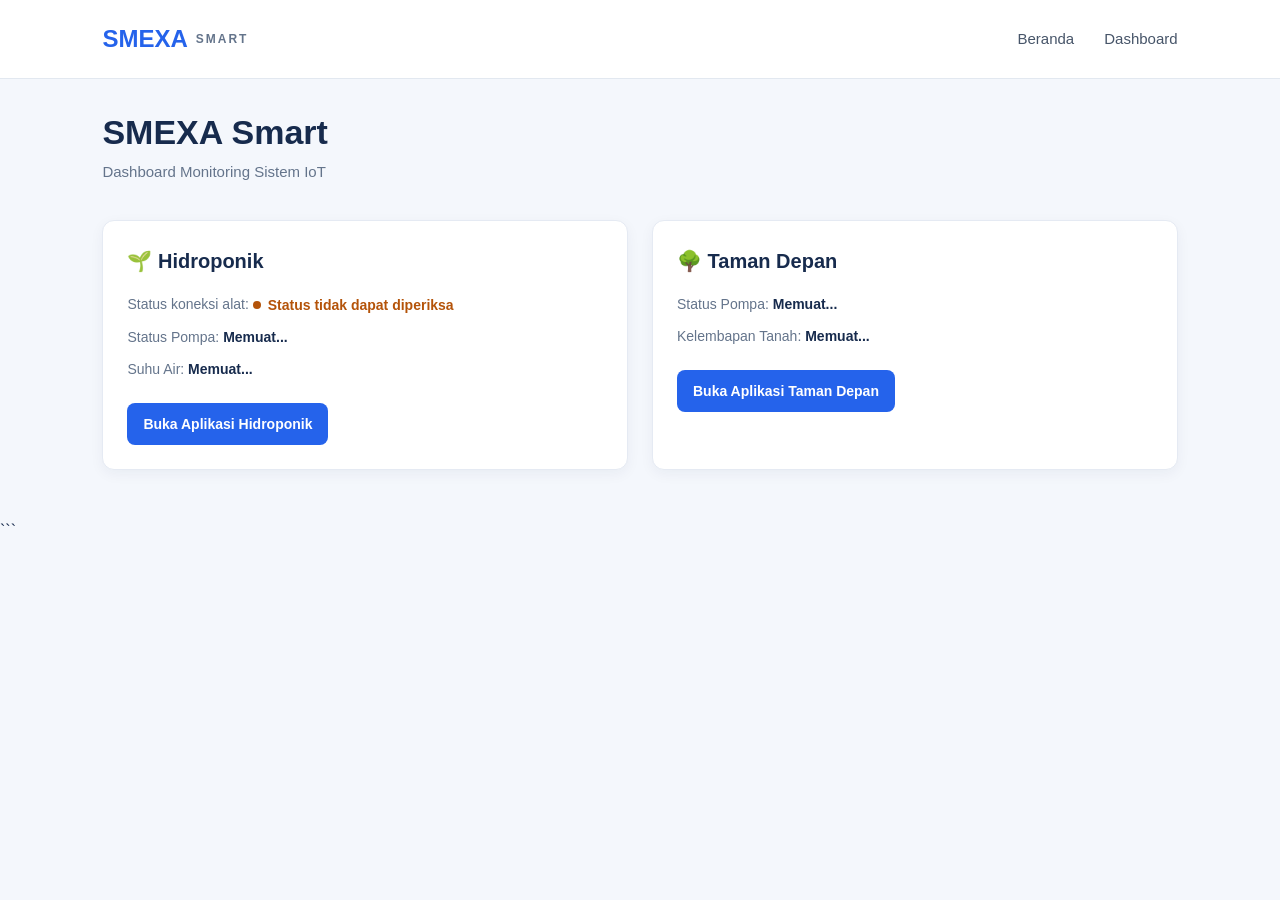
==== frontend/dashboard/index.html @ 9014a5a7 "menambahkan semua file" ====
<!DOCTYPE html>
<html lang="id">
<head>
    <meta charset="UTF-8">
    <meta name="viewport" content="width=device-width, initial-scale=1.0">
    <link rel="stylesheet" href="style.css">
    <script src="script.js" defer></script>
    <title>Dashboard | SMEXA Smart</title>
</head>
<body>

    <!-- Navbar -->
    <header class="navbar">
        <a href="../landing/index.html" class="logo">
            <span>SMEXA</span>
            <span class="logo-smart">SMART</span>
        </a>

        <nav class="nav-menu" aria-label="Navigasi utama">
            <a href="../landing/index.html">Beranda</a>
            <a href="index.html">Dashboard</a>
        </nav>
    </header>

    <!-- Header -->
    <header>
        <h1>SMEXA Smart</h1>
        <p>Dashboard Monitoring Sistem IoT</p>
    </header>

    <!-- Konten utama -->
    <main>

        <!-- Informasi Hidroponik -->
        <section>
            <h2>🌱 Hidroponik</h2>
            <p>Status koneksi alat: <span id="status-koneksi-hidroponik" class="connection-status is-checking" role="status" aria-live="polite">Memeriksa...</span></p>
            <p>Status Pompa: <span id="status-hidroponik">Memuat...</span></p>
            <p>Suhu Air: <span id="suhu-air">Memuat...</span></p>

            <a href="../apps/Hidroponik/index.html">
                Buka Aplikasi Hidroponik
            </a>
        </section>

        <!-- Informasi Taman Depan -->
        <section>
            <h2>🌳 Taman Depan</h2>
            <p>Status Pompa: <span id="status-taman">Memuat...</span></p>
            <p>Kelembapan Tanah: <span id="kelembapan-tanah">Memuat...</span></p>

            <a href="../apps/taman-depan/index.html">
                Buka Aplikasi Taman Depan
            </a>
        </section>

    </main>

</body>
</html>
```
---- frontend/dashboard/style.css ----
/* =========================
   1. RESET & DASAR
========================= */

* {
    margin: 0;
    padding: 0;
    box-sizing: border-box;
}

html {
    scroll-behavior: smooth;
}

body {
    font-family: "Segoe UI", Arial, sans-serif;
    background: #f4f7fc;
    color: #172b4d;
    line-height: 1.6;
    min-height: 100vh;
}

body > header:not(.navbar) {
    padding: 32px 8% 12px;
}

body > header:not(.navbar) h1 {
    color: #172b4d;
    font-size: clamp(26px, 4vw, 34px);
    line-height: 1.25;
    margin-bottom: 6px;
}

body > header:not(.navbar) p {
    color: #64748b;
    font-size: 15px;
}

body > main {
    display: grid;
    grid-template-columns: repeat(2, minmax(0, 1fr));
    gap: 24px;
    width: 84%;
    max-width: 1200px;
    margin: 0 auto;
    padding: 24px 0 48px;
}

body > main > section {
    padding: 24px;
    background: #ffffff;
    border: 1px solid #e5eaf3;
    border-radius: 12px;
    box-shadow: 0 4px 14px rgba(23, 43, 77, 0.05);
}

body > main > section h2 {
    margin-bottom: 16px;
    color: #172b4d;
    font-size: 20px;
}

body > main > section p {
    margin-bottom: 10px;
    color: #64748b;
    font-size: 14px;
}

body > main > section span {
    color: #172b4d;
    font-weight: 600;
}

.connection-status {
    display: inline-flex;
    align-items: center;
    gap: 7px;
    font-weight: 700;
}

.connection-status::before {
    content: "";
    width: 8px;
    height: 8px;
    border-radius: 50%;
    background-color: currentColor;
}

.connection-status.is-checking {
    color: #64748b;
}

.connection-status.is-connected {
    color: #15803d;
}

.connection-status.is-disconnected {
    color: #dc2626;
}

.connection-status.is-error {
    color: #b45309;
}

body > main > section a {
    display: inline-block;
    margin-top: 12px;
    padding: 10px 16px;
    border-radius: 8px;
    background: #2563eb;
    color: #ffffff;
    font-size: 14px;
    font-weight: 600;
    text-decoration: none;
    transition: background-color 0.2s ease;
}

body > main > section a:hover {
    background: #1d4ed8;
}

@media (max-width: 640px) {
    body > header:not(.navbar) {
        padding: 28px 6% 8px;
    }

    body > main {
        grid-template-columns: 1fr;
        gap: 16px;
        width: 88%;
        padding: 20px 0 36px;
    }

    body > main > section {
        padding: 20px;
    }
}

/* =========================
   2. NAVBAR
========================= */

.navbar {
    display: flex;
    justify-content: space-between;
    align-items: center;
    padding: 20px 8%;
    background-color: #ffffff;
    border-bottom: 1px solid #e2e8f0;
}

.logo {
    display: flex;
    align-items: center;
    gap: 8px;
    font-size: 24px;
    font-weight: bold;
    text-decoration: none;
    color: #2563eb;
}

.logo-smart {
    font-size: 12px;
    letter-spacing: 2px;
    color: #64748b;
}

.nav-menu {
    display: flex;
    align-items: center;
    gap: 30px;
}

.nav-menu a {
    text-decoration: none;
    color: #475569;
    font-size: 15px;
    transition: color 0.3s;
}

.nav-menu a:hover,
.nav-menu a.active {
    color: #2563eb;
}

@media (max-width: 768px) {
    .navbar {
        padding: 18px 5%;
        flex-wrap: wrap;
        gap: 18px;
    }

    .logo {
        font-size: 21px;
    }

    .nav-menu {
        order: 3;
        width: 100%;
        justify-content: center;
        flex-wrap: wrap;
        gap: 20px;
    }
}

@media (max-width: 480px) {
    .nav-menu {
        gap: 14px;
    }

    .nav-menu a {
        font-size: 13px;
    }
}

/* =========================
   3. KONTEN UTAMA
========================= */

.container {
    width: 86%;
    max-width: 1200px;
    margin: 0 auto;
    padding: 45px 0;
}

/* =========================
   4. JUDUL DASHBOARD
========================= */

.welcome {
    margin-bottom: 32px;
}

.label {
    color: #2563eb;
    font-size: 12px;
    font-weight: 800;
    letter-spacing: 2px;
    margin-bottom: 10px;
}

.welcome h1 {
    color: #172b4d;
    font-size: clamp(28px, 4vw, 38px);
    line-height: 1.25;
    margin-bottom: 12px;
}

.welcome > p:last-child {
    color: #64748b;
    font-size: 15px;
}

/* =========================
   5. KARTU SISTEM
========================= */

.system-card {
    background: #ffffff;
    border: 1px solid #e5eaf3;
    border-radius: 12px;
    padding: 24px;
}
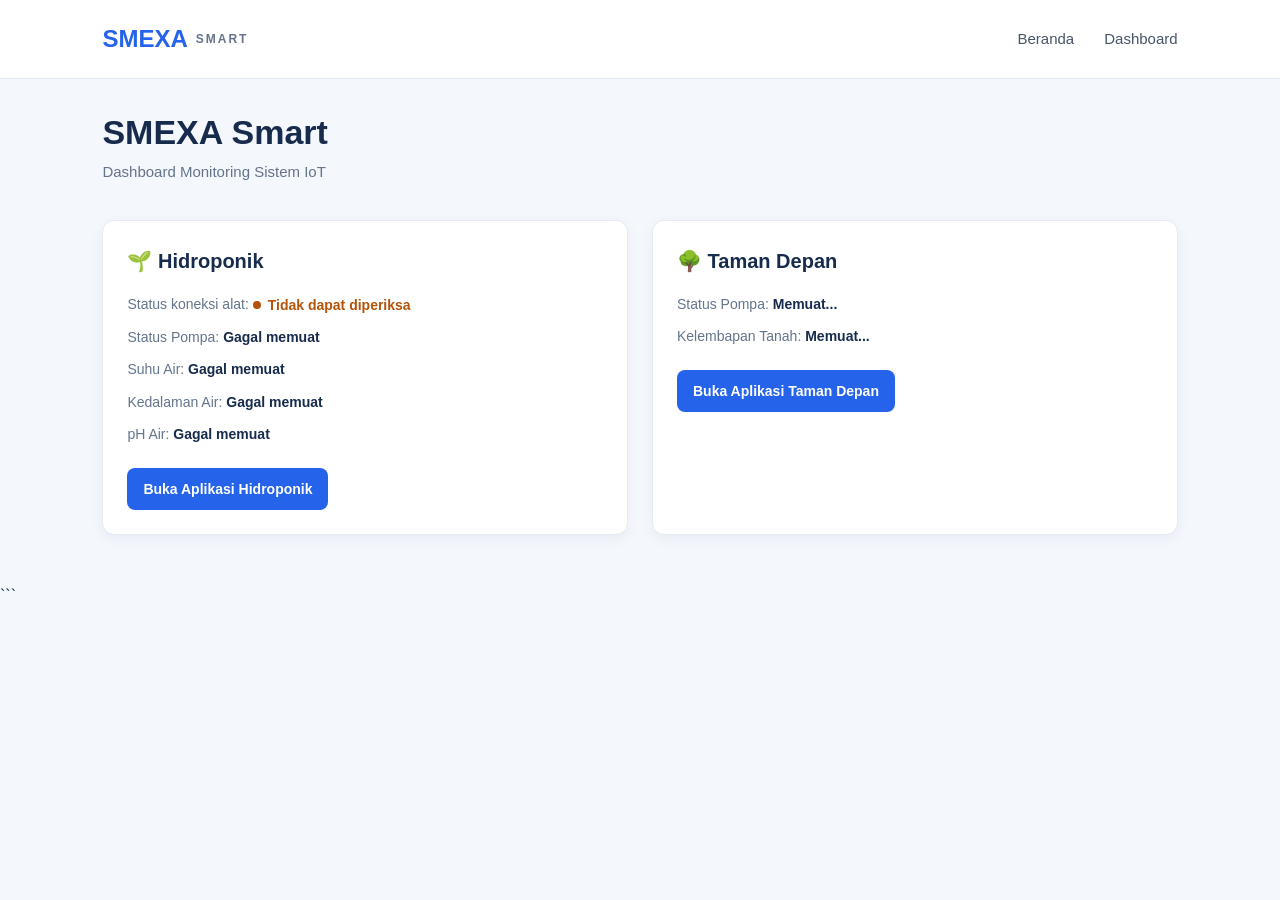
==== commit 6f62e7e4: "memperbaiki file" ====
--- a/frontend/dashboard/index.html
+++ b/frontend/dashboard/index.html
@@ -38,6 +38,8 @@
             <p>Status koneksi alat: <span id="status-koneksi-hidroponik" class="connection-status is-checking" role="status" aria-live="polite">Memeriksa...</span></p>
             <p>Status Pompa: <span id="status-hidroponik">Memuat...</span></p>
             <p>Suhu Air: <span id="suhu-air">Memuat...</span></p>
+            <p>Kedalaman Air: <span id="kedalaman-air">Memuat...</span></p>
+            <p>pH Air: <span id="ph-air">Memuat...</span></p>
 
             <a href="../apps/Hidroponik/index.html">
                 Buka Aplikasi Hidroponik
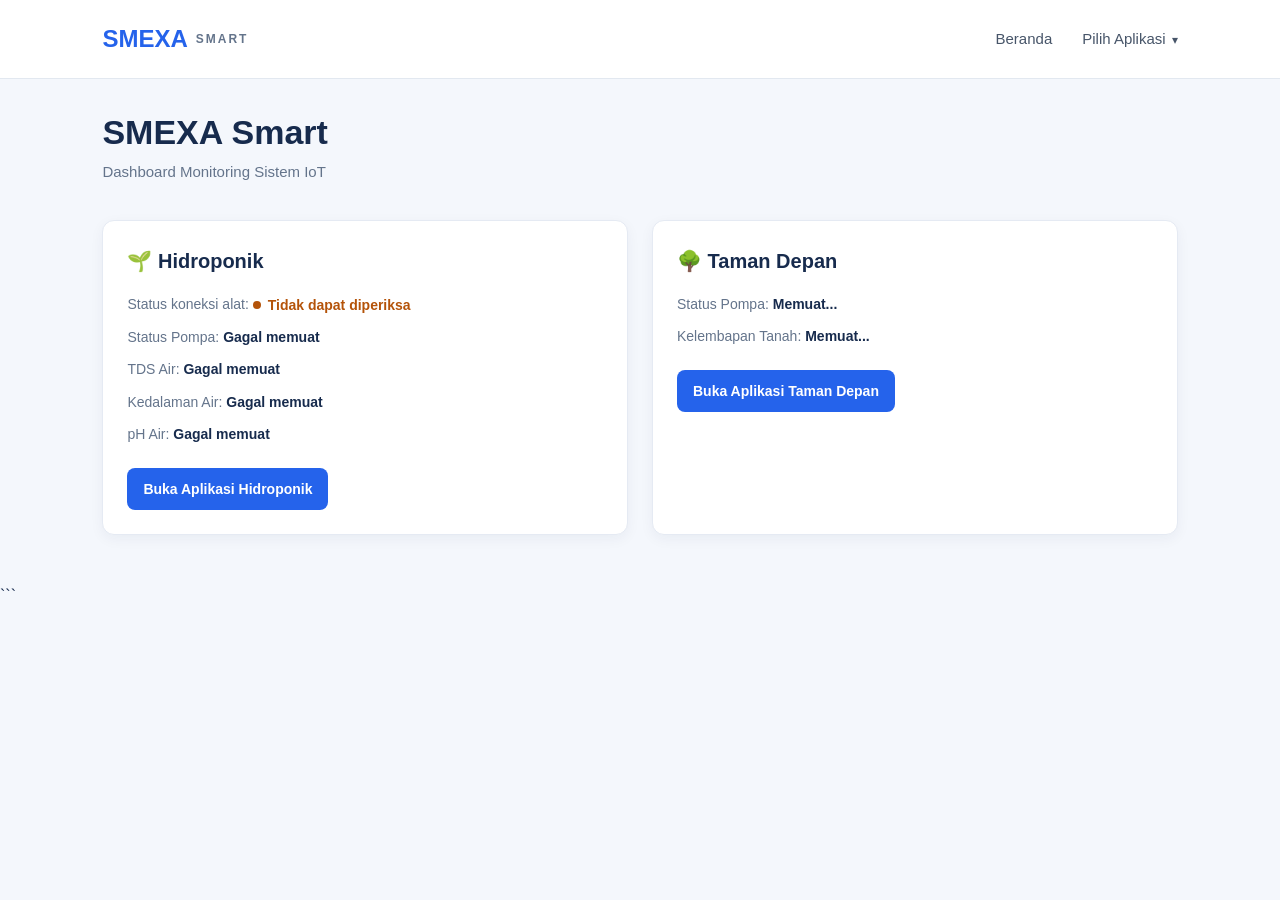
==== commit ec74fe41: "memperbaiki file" ====
--- a/frontend/dashboard/index.html
+++ b/frontend/dashboard/index.html
@@ -5,7 +5,7 @@
     <meta charset="UTF-8">
     <meta name="viewport" content="width=device-width, initial-scale=1.0">
     <link rel="stylesheet" href="style.css">
-    <script src="script.js" defer></script>
+    <script src="script.js?v=2" defer></script>
     <title>Dashboard | SMEXA Smart</title>
 </head>
 <body>
@@ -19,7 +19,13 @@
 
         <nav class="nav-menu" aria-label="Navigasi utama">
             <a href="../landing/index.html">Beranda</a>
-            <a href="index.html">Dashboard</a>
+            <details class="nav-apps">
+                <summary>Pilih Aplikasi</summary>
+                <div class="nav-app-options">
+                    <a href="../apps/Hidroponik/index.html">Hidroponik</a>
+                    <a href="../apps/taman-depan/index.html">Taman Depan</a>
+                </div>
+            </details>
         </nav>
     </header>
 
@@ -37,7 +43,7 @@
             <h2>🌱 Hidroponik</h2>
             <p>Status koneksi alat: <span id="status-koneksi-hidroponik" class="connection-status is-checking" role="status" aria-live="polite">Memeriksa...</span></p>
             <p>Status Pompa: <span id="status-hidroponik">Memuat...</span></p>
-            <p>Suhu Air: <span id="suhu-air">Memuat...</span></p>
+           <p>TDS Air: <span id="tds-air">Memuat...</span></p>
             <p>Kedalaman Air: <span id="kedalaman-air">Memuat...</span></p>
             <p>pH Air: <span id="ph-air">Memuat...</span></p>
 
--- a/frontend/dashboard/style.css
+++ b/frontend/dashboard/style.css
@@ -183,6 +183,55 @@
     color: #2563eb;
 }
 
+.nav-apps {
+    position: relative;
+}
+
+.nav-apps summary {
+    color: #475569;
+    cursor: pointer;
+    font-size: 15px;
+    list-style: none;
+}
+
+.nav-apps summary::-webkit-details-marker {
+    display: none;
+}
+
+.nav-apps summary::after {
+    content: "▾";
+    margin-left: 6px;
+    font-size: 12px;
+}
+
+.nav-apps summary:hover {
+    color: #2563eb;
+}
+
+.nav-app-options {
+    position: absolute;
+    top: calc(100% + 10px);
+    right: 0;
+    z-index: 10;
+    min-width: 180px;
+    padding: 6px;
+    border: 1px solid #e2e8f0;
+    border-radius: 6px;
+    background: #fff;
+    box-shadow: 0 8px 20px rgba(15, 23, 42, 0.12);
+}
+
+.nav-app-options a {
+    display: block;
+    padding: 9px 12px;
+    border-radius: 4px;
+    white-space: nowrap;
+}
+
+.nav-app-options a:hover {
+    background: #eff6ff;
+}
+
 @media (max-width: 768px) {
     .navbar {
         padding: 18px 5%;
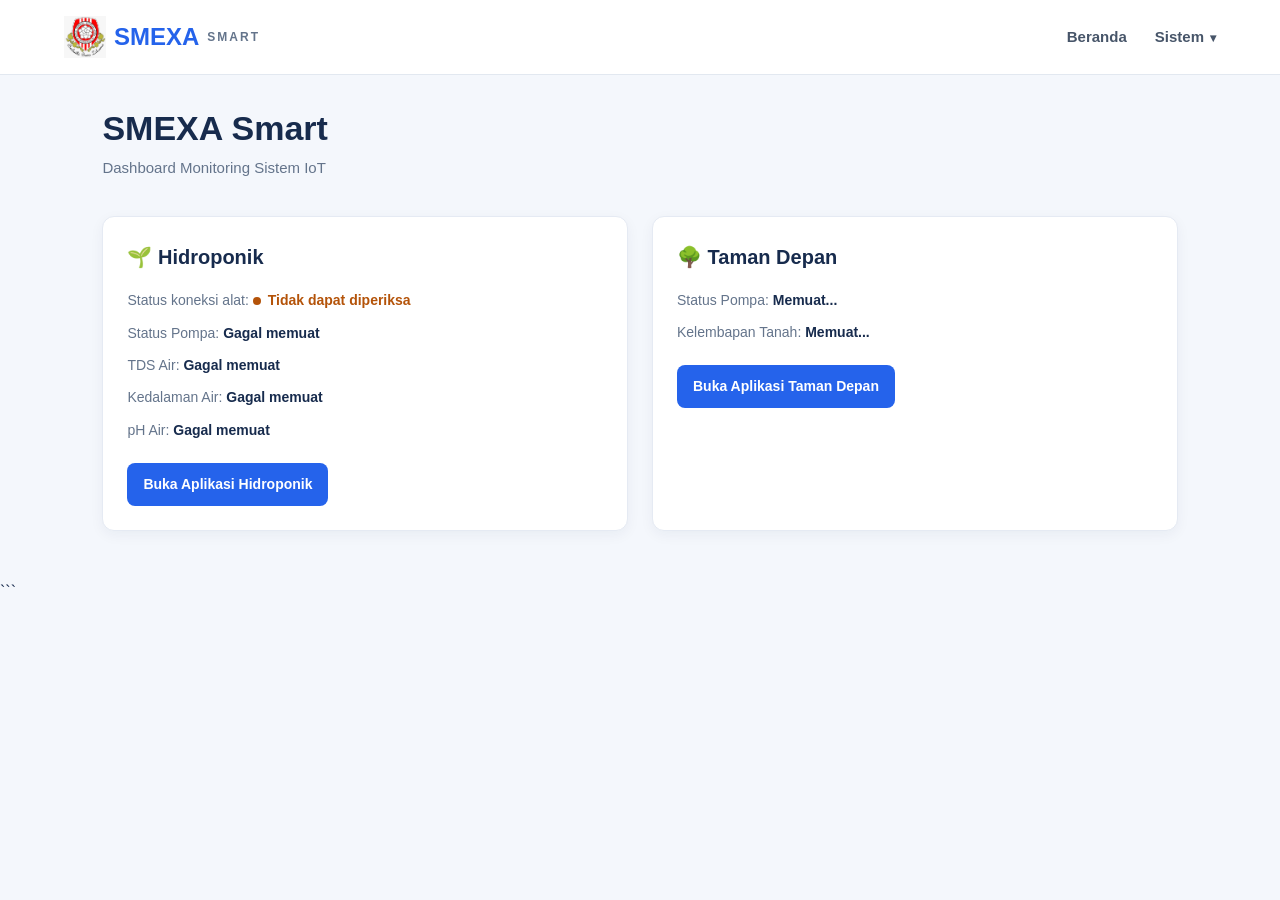
==== commit d4270e73: "memerbaki dan menambah file baru" ====
--- a/frontend/dashboard/index.html
+++ b/frontend/dashboard/index.html
@@ -4,15 +4,21 @@
 <head>
     <meta charset="UTF-8">
     <meta name="viewport" content="width=device-width, initial-scale=1.0">
-    <link rel="stylesheet" href="style.css">
+    <link rel="stylesheet" href="style.css?v=4">
     <script src="script.js?v=2" defer></script>
     <title>Dashboard | SMEXA Smart</title>
 </head>
 <body>
 
-    <!-- Navbar -->
     <header class="navbar">
-        <a href="../landing/index.html" class="logo">
+        <a href="../landing/index.html" class="logo" aria-label="SMEXA Smart, kembali ke Beranda">
+            <img
+                src="../../IMG/WhatsApp%20Image%202026-11-03%20at%2007.19.56.jpeg"
+                alt="Logo SMKN 1 Probolinggo"
+                class="logo-image"
+                width="42"
+                height="42"
+            >
             <span>SMEXA</span>
             <span class="logo-smart">SMART</span>
         </a>
@@ -20,8 +26,9 @@
         <nav class="nav-menu" aria-label="Navigasi utama">
             <a href="../landing/index.html">Beranda</a>
             <details class="nav-apps">
-                <summary>Pilih Aplikasi</summary>
+                <summary>Sistem</summary>
                 <div class="nav-app-options">
+                    <a href="index.html" aria-current="page">Dashboard</a>
                     <a href="../apps/Hidroponik/index.html">Hidroponik</a>
                     <a href="../apps/taman-depan/index.html">Taman Depan</a>
                 </div>
--- a/frontend/dashboard/style.css
+++ b/frontend/dashboard/style.css
@@ -141,22 +141,37 @@
 ========================= */
 
 .navbar {
-    display: flex;
-    justify-content: space-between;
-    align-items: center;
-    padding: 20px 8%;
-    background-color: #ffffff;
-    border-bottom: 1px solid #e2e8f0;
-}
-
-.logo {
+    position: sticky;
+    top: 0;
+    z-index: 20;
     display: flex;
     align-items: center;
+    justify-content: space-between;
+    padding: 16px max(5%, calc((100% - 1200px) / 2));
+    border-bottom: 1px solid #e2e8f0;
+    background: rgba(255, 255, 255, 0.94);
+    backdrop-filter: blur(14px);
+    font-family: Arial, sans-serif;
+    line-height: 1.5;
+}
+
+.logo {
+    display: inline-flex;
+    align-items: center;
     gap: 8px;
+    text-decoration: none;
+    color: #2563eb;
     font-size: 24px;
-    font-weight: bold;
-    text-decoration: none;
-    color: #2563eb;
+    font-weight: 700;
+}
+
+.logo-image {
+    display: block;
+    width: 42px;
+    height: 42px;
+    max-width: 42px;
+    flex: 0 0 42px;
+    object-fit: contain;
 }
 
 .logo-smart {
@@ -168,18 +183,21 @@
 .nav-menu {
     display: flex;
     align-items: center;
-    gap: 30px;
-}
-
-.nav-menu a {
+    gap: 28px;
+}
+
+.nav-menu a,
+.nav-apps summary {
     text-decoration: none;
     color: #475569;
     font-size: 15px;
-    transition: color 0.3s;
-}
-
-.nav-menu a:hover,
-.nav-menu a.active {
+    font-weight: 600;
+    transition: color 0.2s ease;
+}
+
+.nav-menu > a:hover,
+.nav-menu > a[aria-current="page"],
+.nav-apps summary:hover {
     color: #2563eb;
 }
 
@@ -191,6 +209,7 @@
     color: #475569;
     cursor: pointer;
     font-size: 15px;
+    font-weight: 600;
     list-style: none;
 }
 
@@ -213,52 +232,72 @@
     top: calc(100% + 10px);
     right: 0;
     z-index: 10;
-    min-width: 180px;
+    min-width: 190px;
     padding: 6px;
     border: 1px solid #e2e8f0;
-    border-radius: 6px;
+    border-radius: 12px;
     background: #fff;
-    box-shadow: 0 8px 20px rgba(15, 23, 42, 0.12);
+    box-shadow: 0 16px 36px rgba(15, 23, 42, 0.14);
 }
 
 .nav-app-options a {
     display: block;
-    padding: 9px 12px;
-    border-radius: 4px;
+    padding: 10px 12px;
+    border-radius: 8px;
     white-space: nowrap;
-}
-
-.nav-app-options a:hover {
+    color: #475569;
+    font-size: 14px;
+    text-decoration: none;
+}
+
+.nav-app-options a:hover,
+.nav-app-options a[aria-current="page"] {
     background: #eff6ff;
+    color: #2563eb;
+}
+
+.nav-menu a:focus-visible,
+.nav-apps summary:focus-visible,
+.nav-app-options a:focus-visible {
+    outline: 3px solid rgba(37, 99, 235, 0.45);
+    outline-offset: 3px;
 }
 
 @media (max-width: 768px) {
     .navbar {
-        padding: 18px 5%;
         flex-wrap: wrap;
-        gap: 18px;
-    }
-
+        gap: 12px 24px;
+        padding: 14px 5%;
+    }
+
+    .nav-menu {
+        width: 100%;
+        justify-content: flex-end;
+        gap: clamp(16px, 4vw, 28px);
+    }
+}
+
+@media (max-width: 480px) {
     .logo {
-        font-size: 21px;
+        font-size: 20px;
+    }
+
+    .logo-image {
+        width: 36px;
+        height: 36px;
+        max-width: 36px;
+        flex-basis: 36px;
     }
 
     .nav-menu {
-        order: 3;
-        width: 100%;
-        justify-content: center;
+        justify-content: flex-start;
+        gap: 20px;
         flex-wrap: wrap;
-        gap: 20px;
-    }
-}
-
-@media (max-width: 480px) {
-    .nav-menu {
-        gap: 14px;
-    }
-
-    .nav-menu a {
-        font-size: 13px;
+    }
+
+    .nav-menu > a,
+    .nav-apps summary {
+        font-size: 14px;
     }
 }
 
